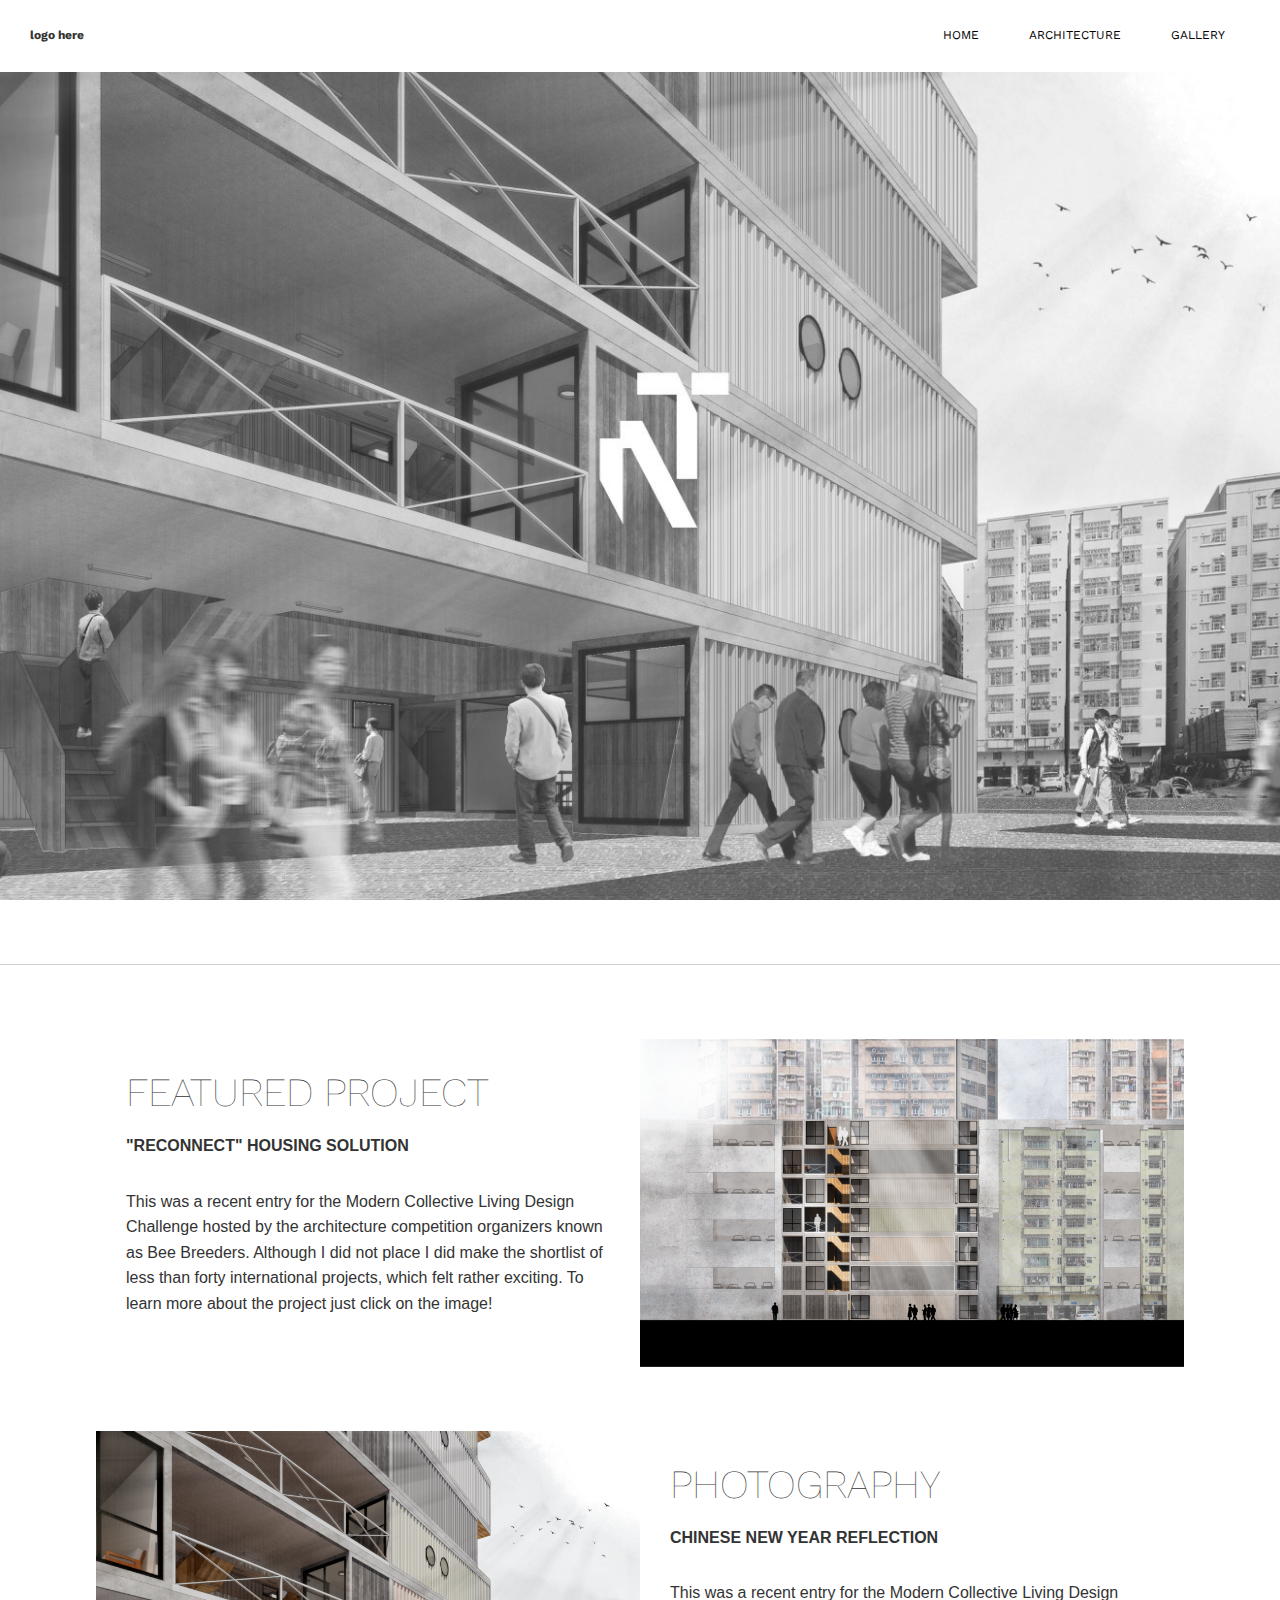
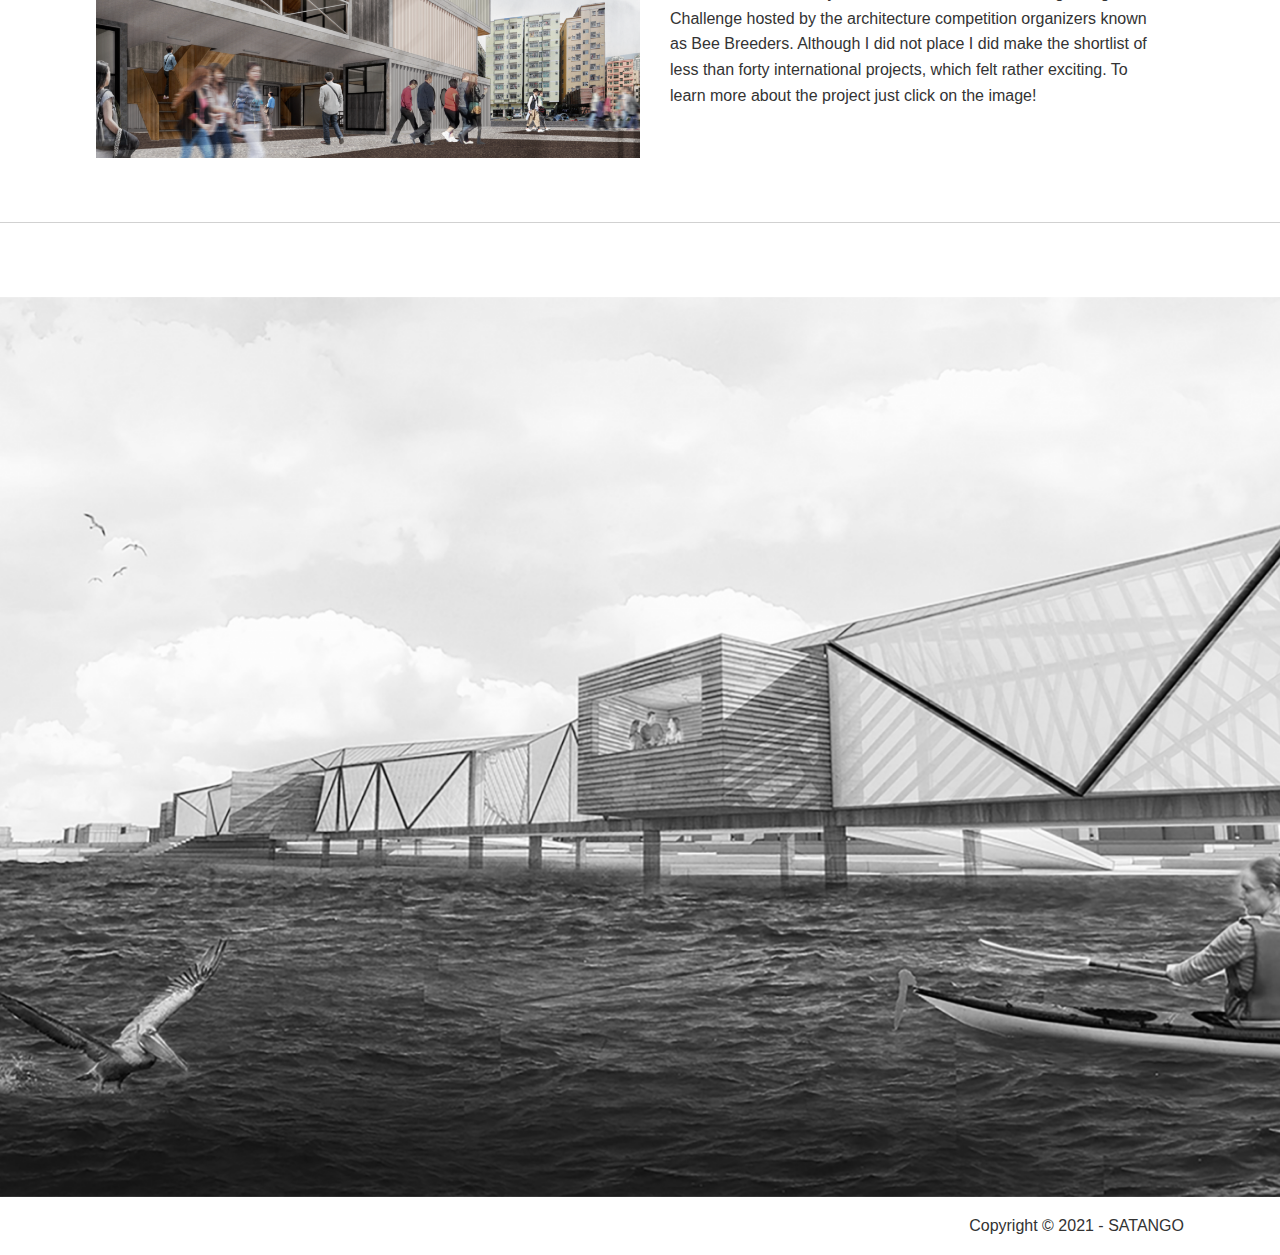
==== index.html @ a4c20284 "" ====
<!DOCTYPE html>
<html lang="en">
  <head>
    <meta charset="UTF-8" />
    <meta http-equiv="X-UA-Compatible" content="IE=edge" />
    <meta name="viewport" content="width=device-width, initial-scale=1.0" />
    <link
      href="https://fonts.googleapis.com/css2?family=Work+Sans:wght@300&display=swap"
      rel="stylesheet"
    />
    <link
      rel="stylesheet"
      href="https://cdnjs.cloudflare.com/ajax/libs/font-awesome/5.13.0/css/all.min.css"
      integrity="sha256-h20CPZ0QyXlBuAw7A+KluUYx/3pK+c7lYEpqLTlxjYQ="
      crossorigin="anonymous"
    />
    <link rel="stylesheet" href="CSS/style.css" />
    <link rel="stylesheet" href="CSS/utilities.css" />
    <title>Document</title>
  </head>
  <body id="home">
    <header class="hero">
      <nav class="nav">
        <div class="logo">
          <h4>logo here</h4>
        </div>
        <ul class="nav-links">
          <li><a href="#">HOME</a></li>
          <li><a href="#">ARCHITECTURE</a></li>
          <li><a href="#">GALLERY</a></li>
        </ul>
        <div class="burger">
          <div class="line1"></div>
          <div class="line2"></div>
          <div class="line3"></div>
        </div>
      </nav>
    </header>
    <div>
      <hr />
    </div>
    <main>
      <section>
        <div class="container">
          <div class="flex-columns">
            <div class="row">
              <div class="column">
                <div class="column-1">
                  <h2>FEATURED PROJECT</h2>
                  <h4>"RECONNECT" HOUSING SOLUTION</h4>
                  <p>
                    This was a recent entry for the Modern Collective Living
                    Design Challenge hosted by the architecture competition
                    organizers known as Bee Breeders. Although I did not place I
                    did make the shortlist of less than forty international
                    projects, which felt rather exciting. To learn more about
                    the project just click on the image!
                  </p>
                </div>
              </div>
              <div class="column">
                <div class="column-2">
                  <img src="/img/col1.png" alt="" />
                </div>
              </div>
            </div>

            <div class="row">
              <div class="column">
                <div class="column-2">
                  <img src="/img/col2.png" alt="" />
                </div>
              </div>
              <div class="column">
                <div class="column-1">
                  <h2>PHOTOGRAPHY</h2>
                  <h4>CHINESE NEW YEAR REFLECTION</h4>
                  <p>
                    This was a recent entry for the Modern Collective Living
                    Design Challenge hosted by the architecture competition
                    organizers known as Bee Breeders. Although I did not place I
                    did make the shortlist of less than forty international
                    projects, which felt rather exciting. To learn more about
                    the project just click on the image!
                  </p>
                </div>
              </div>
            </div>
          </div>
        </div>
      </section>
      <div>
        <hr />
      </div>
      <section>
        <div class="hero2"></div>
      </section>
    </main>

    <footer class="footer container">
      <div>
        <div class="social">
          <a href="#"><i class="fab fa-facebook"></i></a>
          <a href="#"><i class="fab fa-twitter"></i></a>
          <a href="#"><i class="fab fa-youtube"></i></a>
          <a href="#"><i class="fab fa-linkedin"></i></a>
        </div>
      </div>
      <div>
        <p>Copyright &copy; 2021 - SATANGO</p>
      </div>
    </footer>
    <script src="/JS/app.js"></script>
  </body>
</html>
---- CSS/style.css ----
* {
  box-sizing: border-box;
  padding: 0;
  margin: 0;
}
/*
html {
  font-size: 62.5%;
}
*/
body {
  font-family: "Open Sans", sans-serif;
  background: #fff;
  color: #333;
  line-height: 1.6;
}

ul {
  list-style: none;
}

a {
  color: #333;
  text-decoration: none;
}

h1,
h2 {
  font-weight: 300;
  line-height: 1.2;
  font-family: "Work Sans", sans-serif;
  margin-bottom: 1rem;
}

p {
  margin: 1em 0;
}

img {
  width: 100%;
}

/* nav bar*/
.nav {
  display: flex;
  justify-content: space-between;
  align-items: center;
  background-color: #fff;
  color: #333;
  min-height: 8vh;
  width: 100%;
  font-family: "Work Sans", sans-serif;
  font-size: 12px;
  padding: 0 30px;
}
.nav-links a {
  color: #000;
  padding: 10px 20px;
  margin: 0 5px;
}
.nav a:hover {
  border-bottom: #000 2px solid;
}

.nav .nav-links {
  display: flex;
  font-weight: 400;
}
/*burger nav*/
.burger {
  display: none;
  cursor: pointer;
}
.burger div {
  width: 25px;
  height: 3px;
  margin: 5px;
  background-color: rgb(24, 19, 19);
}
@media screen and (max-width: 768px) {
  body {
    overflow-x: hidden;
  }
  .nav-links {
    position: absolute;
    right: 0;
    top: 8vh;
    height: 92vh;
    background-color: #fff;
    display: flex;
    flex-direction: column;
    align-items: center;
    justify-content: space-around;
    width: 50%;
    transform: translateX(100%);
    transition: transform 0.5s ease-in;
  }

  .nav-links li {
    opacity: 0;
  }

  .burger {
    display: block;
  }
}

.nav-active {
  transform: translateX(0%);
}

@keyframes navLinkFade {
  from {
    opacity: 0;
    transform: translateX(50px);
  }
  to {
    opacity: 1;
    transform: translateX(0px);
  }
}

.toggle .line1 {
  transform: rotate(-45deg) translate(-5px, 6px);
}
.toggle .line2 {
  opacity: 0;
}
.toggle .line3 {
  transform: rotate(45deg) translate(-5px, -6px);
}

/*Header*/
.hero {
  background: url("/img/home1.jpg") no-repeat center center/cover;
  height: 100vh;
  position: relative;
}

.hero2 {
  background: url("/img/home2.png") no-repeat center center/cover;
  height: 100vh;
  position: relative;
}

/*Footer*/
.footer {
  display: flex;
  text-align: center;
  justify-content: space-between;
  align-items: center;
  height: 100%;
  background-color: #fff;
}

.footer .social > * {
  margin-right: 30px;
}
---- CSS/utilities.css ----
.container {
  padding: 0 1rem;
  max-width: 70rem;
  margin: 0 auto;
}
hr {
  border: none;
  border-top: rgba(0, 0, 0, 0.18) 1px solid;
  margin: 4em 0;
  padding: 5px;
}
/*Flex Columns*/

.flex-columns .row {
  display: flex;
  flex-direction: row;
  flex-wrap: wrap;
  width: 100%;
  margin-bottom: 4rem;
}

.flex-columns .column {
  display: flex;
  flex-direction: column;
  flex-basis: 100%;
  flex: 1;
}
.flex-columns .column .column-1,
.flex-columns .column .column-2 {
  height: 100%;
}

.flex-columns img {
  width: 100%;
  height: 100%;
  object-fit: cover;
}

.flex-columns .column-1 {
  display: flex;
  flex-direction: column;
  align-items: flex-start;
  justify-content: center;
  padding: 30px;
}

.flex-columns h2 {
  font-size: 40px;
  font-weight: 100;
}

.flex-columns h4 {
  margin-bottom: 10px;
}

.flex-columns p {
  margin: 20px 0;
}
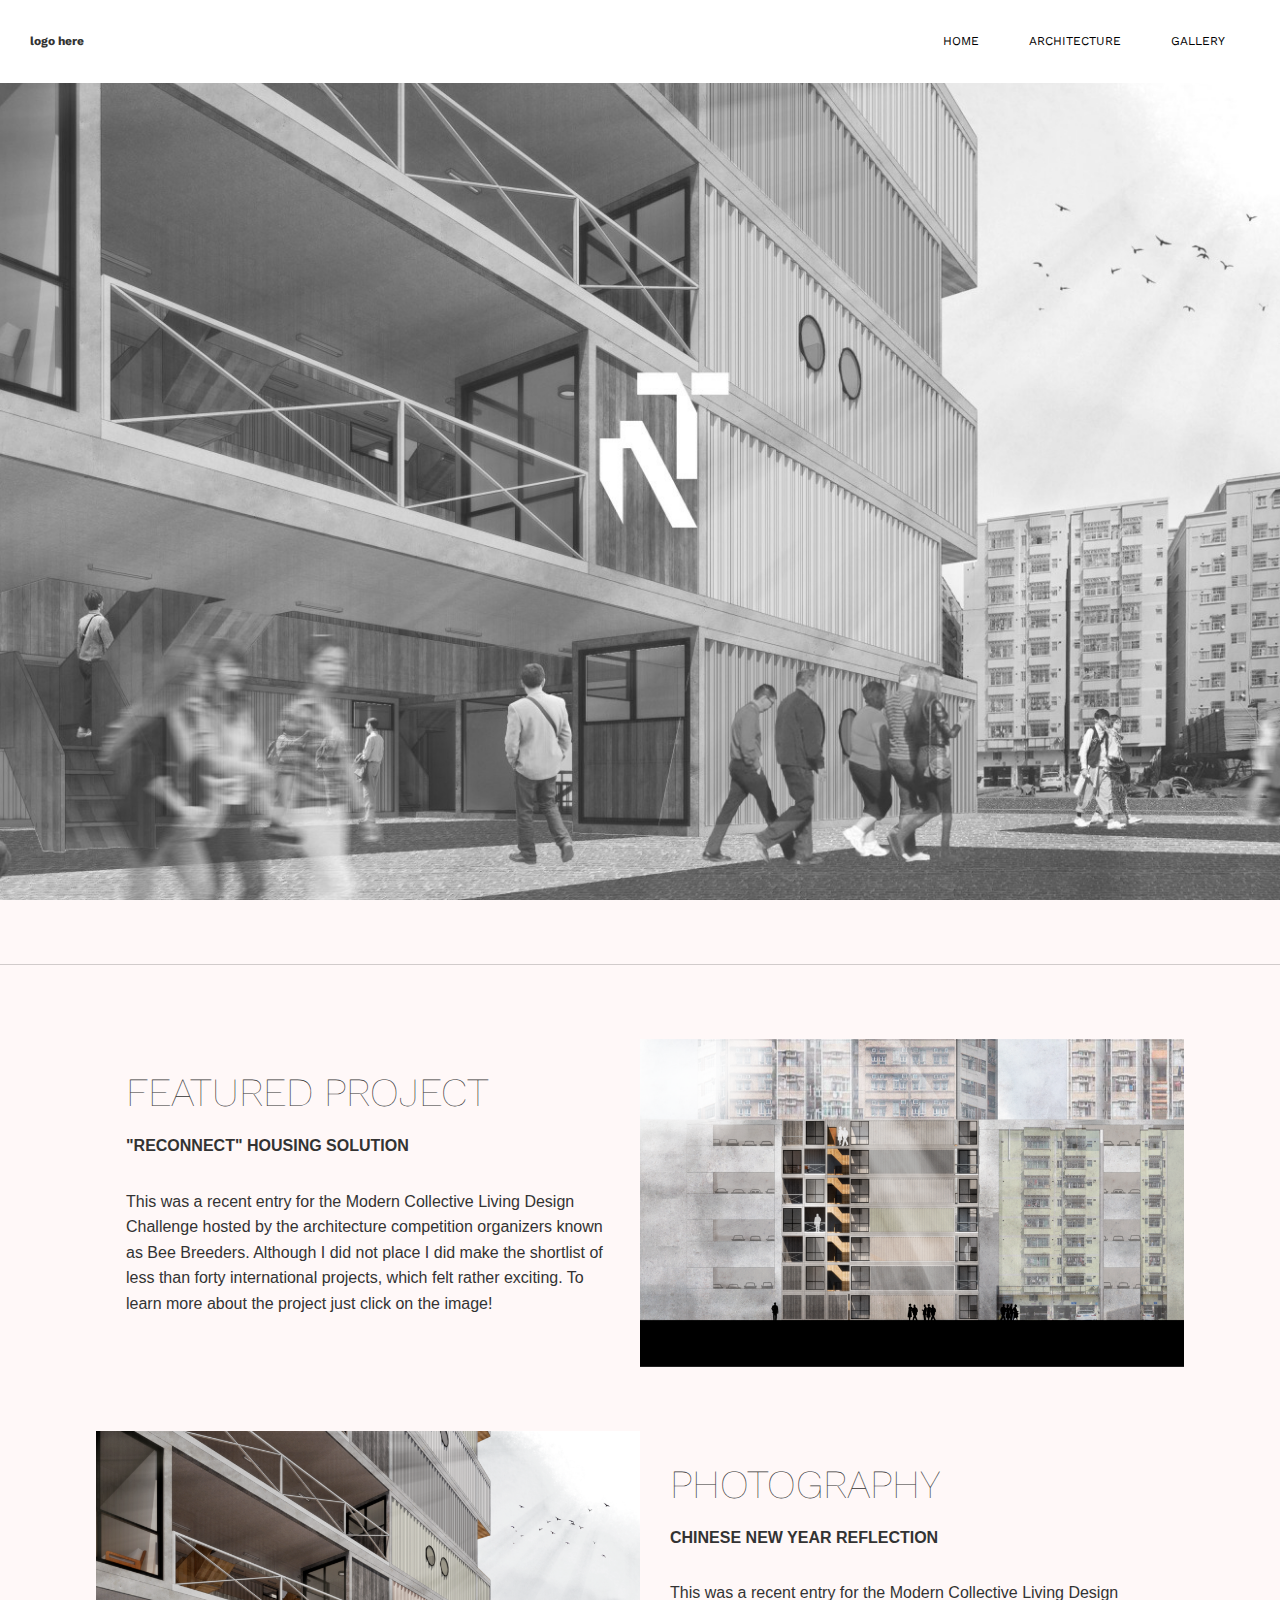
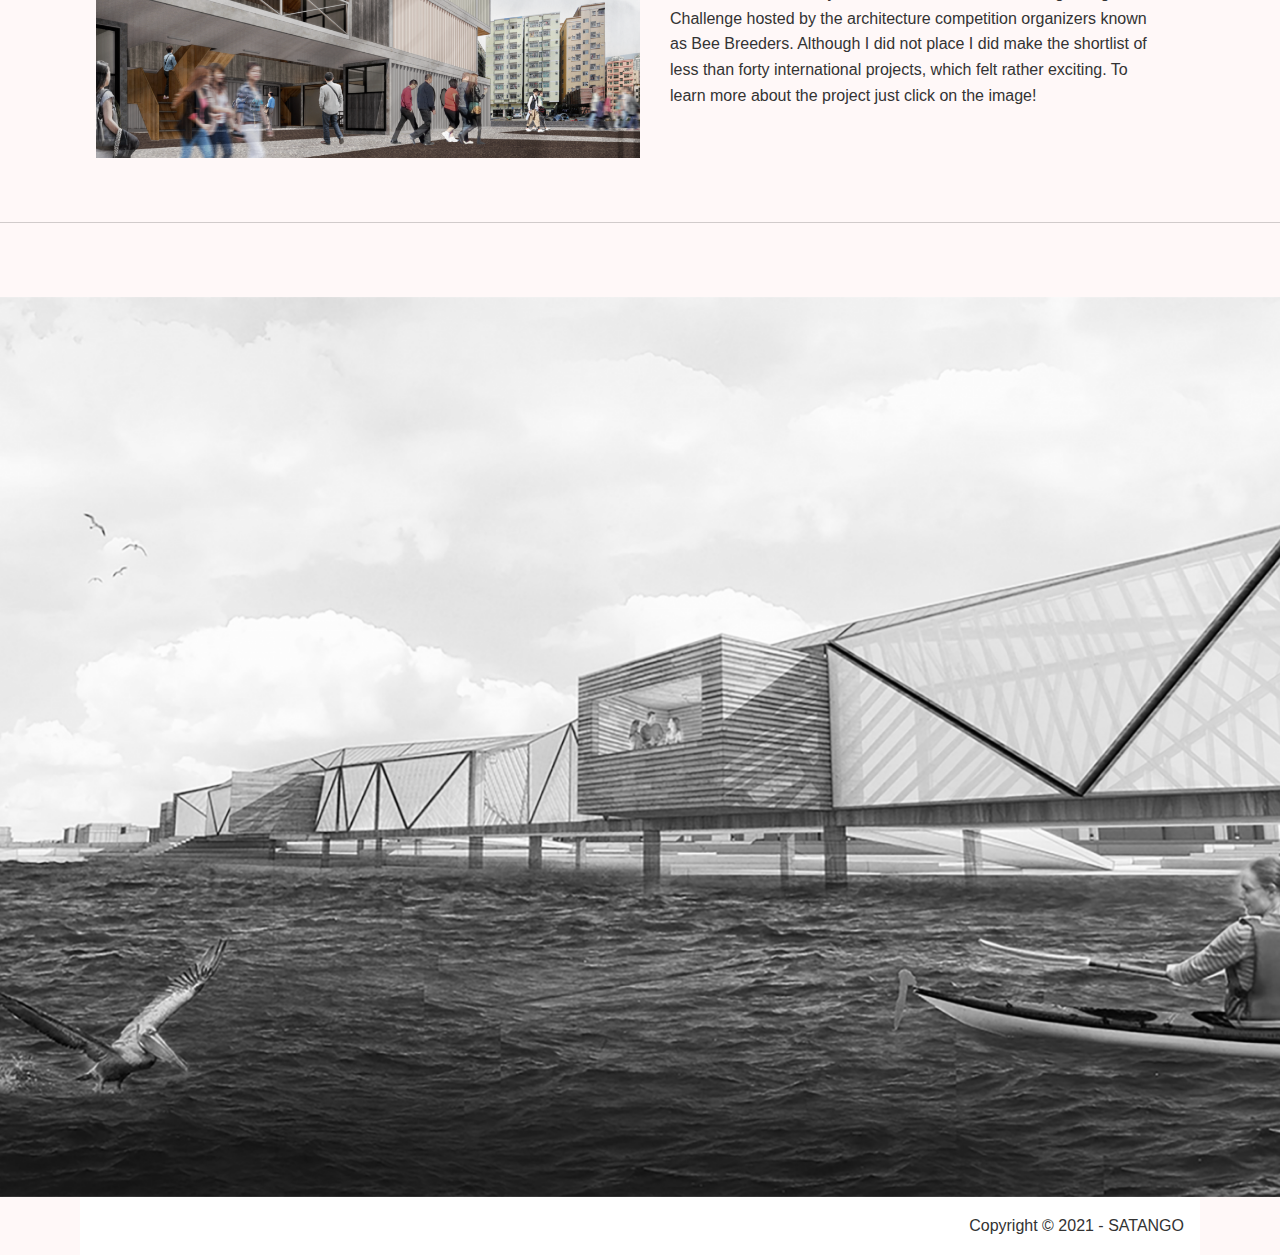
==== commit b9a53fff: "" ====
--- a/index.html
+++ b/index.html
@@ -27,7 +27,7 @@
         <ul class="nav-links">
           <li><a href="#">HOME</a></li>
           <li><a href="#">ARCHITECTURE</a></li>
-          <li><a href="#">GALLERY</a></li>
+          <li><a href="gallery.html">GALLERY</a></li>
         </ul>
         <div class="burger">
           <div class="line1"></div>
--- a/CSS/style.css
+++ b/CSS/style.css
@@ -10,7 +10,7 @@
 */
 body {
   font-family: "Open Sans", sans-serif;
-  background: #fff;
+  background: rgb(255, 248, 248);
   color: #333;
   line-height: 1.6;
 }
@@ -51,7 +51,7 @@
   width: 100%;
   font-family: "Work Sans", sans-serif;
   font-size: 12px;
-  padding: 0 30px;
+  padding: 2rem 30px;
 }
 .nav-links a {
   color: #000;
@@ -156,3 +156,26 @@
 .footer .social > * {
   margin-right: 30px;
 }
+
+/*Gallery*/
+.gallery {
+  display: flex;
+  justify-content: center;
+  flex-wrap: wrap;
+}
+.gallery a {
+  height: 200px;
+  width: 300px;
+  margin: 1rem;
+  overflow: hidden;
+  box-shadow: 0 3px 5px #333;
+}
+.gallery a img:hover {
+  opacity: 0.7;
+  transform: scale(1.4);
+}
+.gallery a img {
+  height: 100%;
+  width: 100%;
+  object-fit: cover;
+}
--- a/CSS/utilities.css
+++ b/CSS/utilities.css
@@ -1,6 +1,11 @@
 .container {
   padding: 0 1rem;
   max-width: 70rem;
+  margin: 0 auto;
+}
+.container-sec {
+  padding: 1rem;
+  max-width: 90rem;
   margin: 0 auto;
 }
 hr {
@@ -56,3 +61,5 @@
 .flex-columns p {
   margin: 20px 0;
 }
+
+/* gallery*/
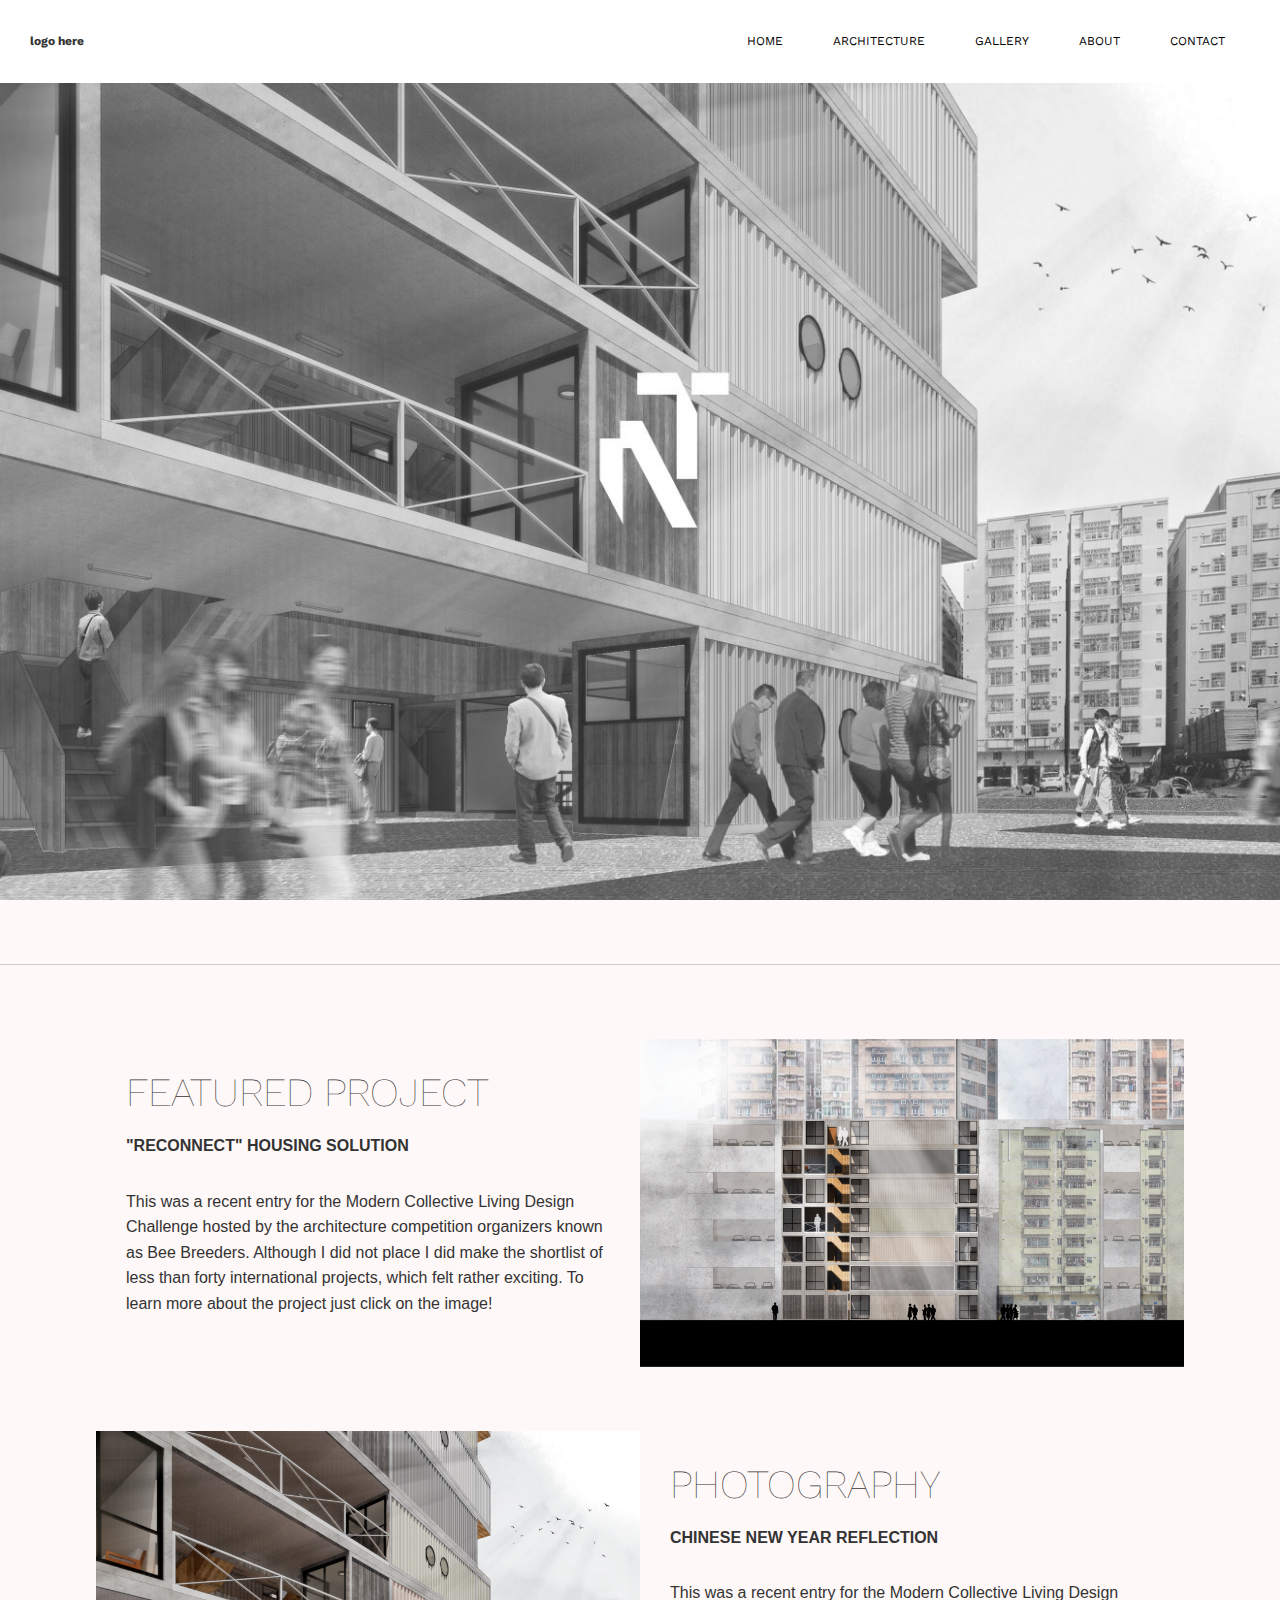
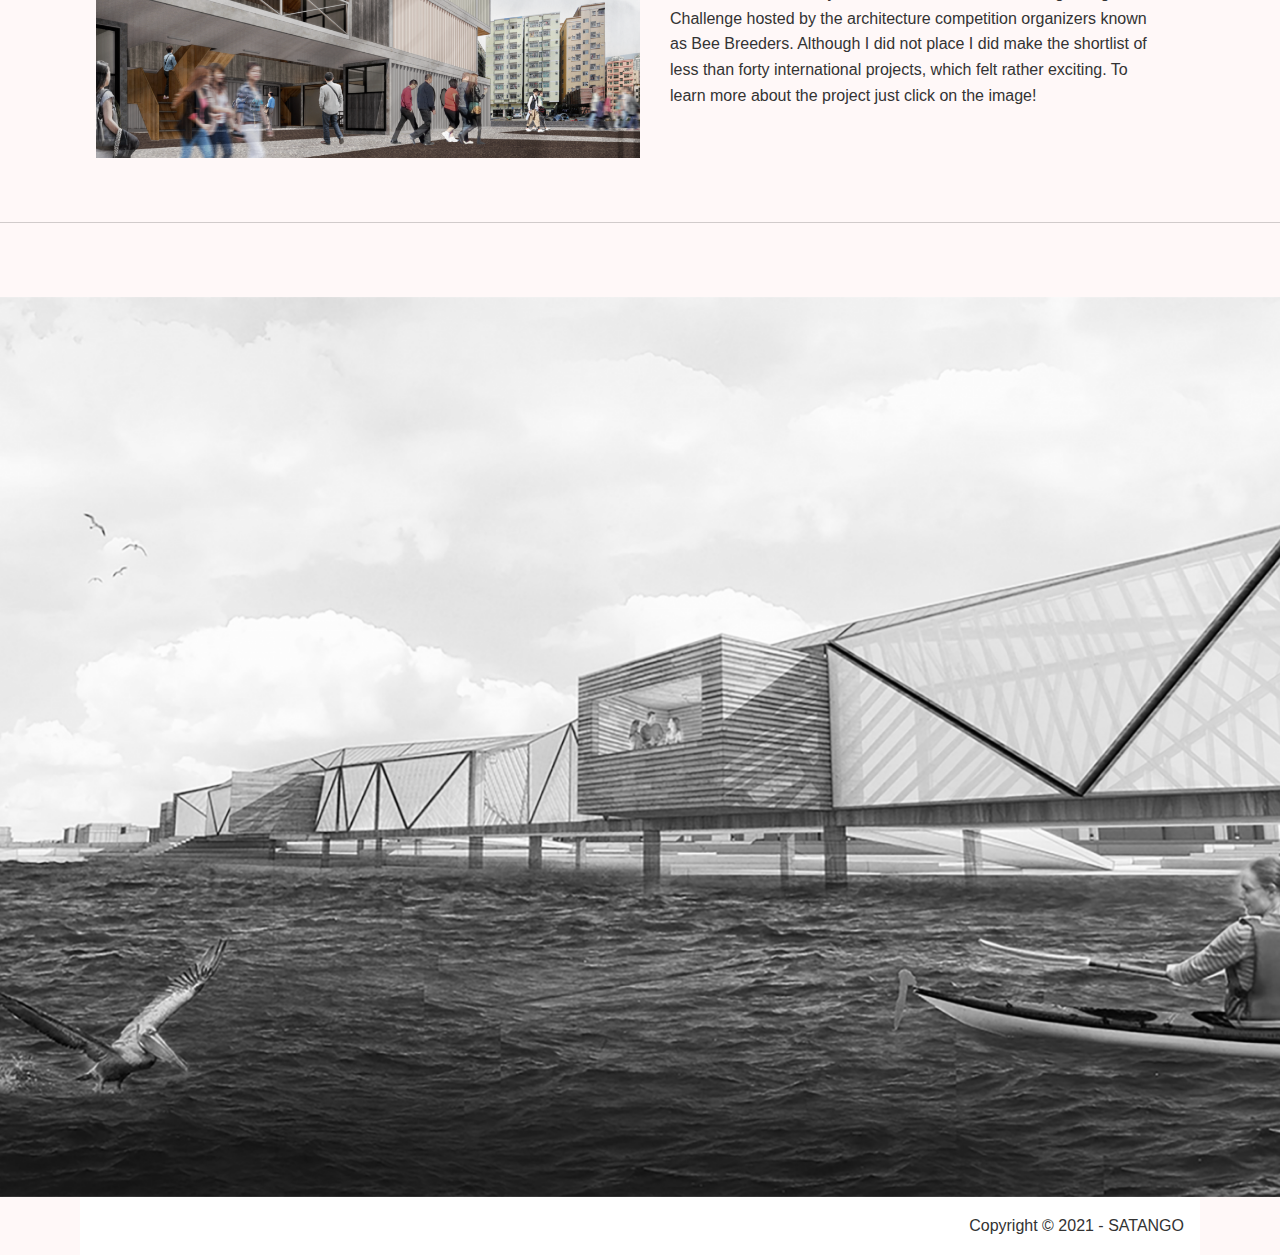
==== commit f93b212d: "" ====
--- a/index.html
+++ b/index.html
@@ -28,6 +28,8 @@
           <li><a href="#">HOME</a></li>
           <li><a href="#">ARCHITECTURE</a></li>
           <li><a href="gallery.html">GALLERY</a></li>
+          <li><a href="about.html">ABOUT</a></li>
+          <li><a href="contact.html">CONTACT</a></li>
         </ul>
         <div class="burger">
           <div class="line1"></div>
--- a/CSS/style.css
+++ b/CSS/style.css
@@ -51,11 +51,11 @@
   width: 100%;
   font-family: "Work Sans", sans-serif;
   font-size: 12px;
-  padding: 2rem 30px;
+  padding: 2rem 1.875rem;
 }
 .nav-links a {
   color: #000;
-  padding: 10px 20px;
+  padding: 0.625rem 1.25rem;
   margin: 0 5px;
 }
 .nav a:hover {
@@ -154,7 +154,7 @@
 }
 
 .footer .social > * {
-  margin-right: 30px;
+  margin-right: 1.875rem;
 }
 
 /*Gallery*/
@@ -164,8 +164,8 @@
   flex-wrap: wrap;
 }
 .gallery a {
-  height: 200px;
-  width: 300px;
+  height: 12.5rem;
+  width: 18.75rem;
   margin: 1rem;
   overflow: hidden;
   box-shadow: 0 3px 5px #333;
@@ -179,3 +179,10 @@
   width: 100%;
   object-fit: cover;
 }
+/*contact*/
+.contact {
+  height: 78vh;
+  display: flex;
+  align-items: center;
+  justify-content: center;
+}
--- a/CSS/utilities.css
+++ b/CSS/utilities.css
@@ -14,11 +14,17 @@
   margin: 4em 0;
   padding: 5px;
 }
+hr .hr-sec {
+  border: none;
+  border-top: rgba(0, 0, 0, 0.18) 1px solid;
+  margin-top: 5em 0;
+  padding: 0.313rem;
+}
 /*Flex Columns*/
 
 .flex-columns .row {
   display: flex;
-  flex-direction: row;
+  justify-content: center;
   flex-wrap: wrap;
   width: 100%;
   margin-bottom: 4rem;
@@ -29,6 +35,7 @@
   flex-direction: column;
   flex-basis: 100%;
   flex: 1;
+  flex-wrap: wrap;
 }
 .flex-columns .column .column-1,
 .flex-columns .column .column-2 {
@@ -46,20 +53,59 @@
   flex-direction: column;
   align-items: flex-start;
   justify-content: center;
-  padding: 30px;
+  padding: 1.875rem;
 }
 
 .flex-columns h2 {
-  font-size: 40px;
+  font-size: 2.5rem;
   font-weight: 100;
 }
 
 .flex-columns h4 {
-  margin-bottom: 10px;
+  margin-bottom: 0.625rem;
 }
 
 .flex-columns p {
-  margin: 20px 0;
+  margin: 1.25rem 0;
 }
 
-/* gallery*/
+/* button*/
+.btn {
+  cursor: pointer;
+  display: inline-block;
+  padding: 10px 30px;
+  color: #333;
+  background-color: #fff;
+  padding: 15px 0;
+  margin-top: 20px;
+  border: 1px solid #e1e1e1;
+  font-size: 1.125rem;
+}
+.btn:hover {
+  opacity: 0.7;
+}
+/* Callback form */
+.callback-form {
+  width: 100%;
+  padding: 20px 0;
+}
+
+.callback-form label {
+  display: block;
+  margin-bottom: 5px;
+}
+
+.callback-form .form-control {
+  margin-bottom: 15px;
+}
+
+.callback-form input {
+  width: 100%;
+  padding: 1rem;
+
+  border: #e1e1e1 1px solid;
+}
+
+.callback-form input:focus {
+  outline-color: #e1e1e1;
+}
